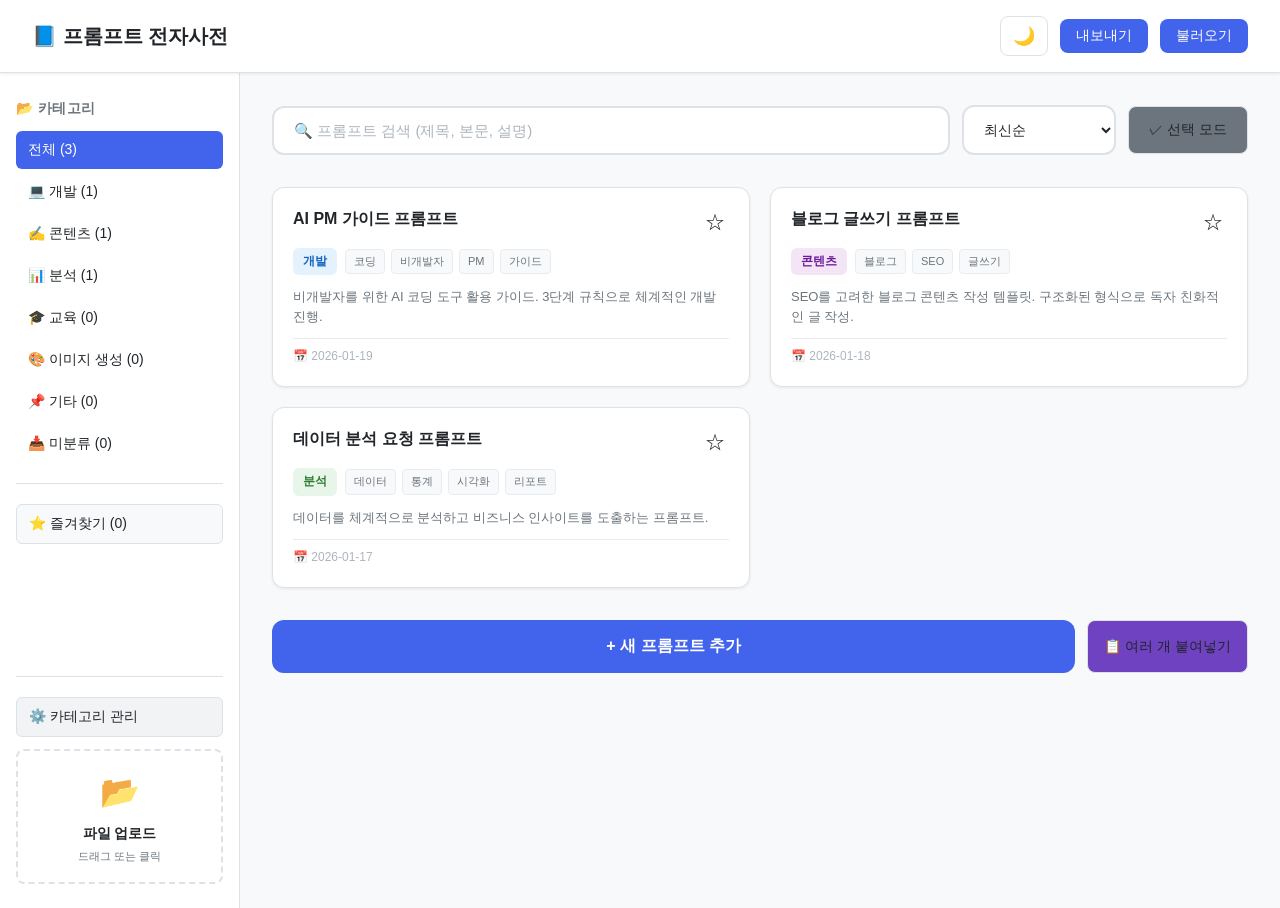
==== index.html @ 56343068 "fix: 선택 모드 버튼 상단 이동 + 사이드바 상하 분리 (T-208·T-209) D1 1회차(33건) 실사용에서 발견한 UI 마찰  - 선택 모드 버튼이 사이드바가 아니라 카드" ====
<!DOCTYPE html>
<html lang="ko">
<head>
    <meta charset="UTF-8">
    <meta name="viewport" content="width=device-width, initial-scale=1.0">
    <title>프롬프트 전자사전</title>
    <link rel="stylesheet" href="css/style.css">
</head>
<body>
    <!-- ========================================
         T-115: 손상 복구 배너
         ★ 정상 렌더 경로 밖에 있어야 한다 — 초기화가 중단되어
           화면이 통째로 비어도 이것만은 조작할 수 있어야 한다.
    ======================================== -->
    <div id="recovery-banner" class="recovery-banner" style="display: none;">
        <div class="recovery-body"></div>
        <div class="recovery-actions">
            <button type="button" id="recovery-download-btn" class="recovery-btn recovery-btn-primary">
                ① 손상된 원본 내려받기
            </button>
            <button type="button" id="recovery-reset-btn" class="recovery-btn recovery-btn-danger">
                ② 초기화하고 다시 시작
            </button>
            <button type="button" id="recovery-close-btn" class="recovery-btn">닫기</button>
        </div>
    </div>

    <!-- ========================================
         Phase 1: 기본 구조 (Task 1.1 ~ 1.8 완료)
    ======================================== -->
    
    <!-- 1.4: 헤더 영역 -->
    <header id="header">
        <div class="header-left">
            <h1>📘 프롬프트 전자사전</h1>
        </div>
        <div class="header-right">
            <button id="theme-toggle">🌙</button>
            <button id="export-btn">내보내기</button>
            <button id="import-btn">불러오기</button>
            <input type="file" id="import-file" accept=".json" style="display: none;">
        </div>
    </header>

    <!-- 1.3: 전체 레이아웃 컨테이너 -->
    <div id="main-container">
        
        <!-- 1.5: 사이드바 영역 (카테고리 목록) -->
        <aside id="sidebar">
            <h3>📂 카테고리</h3>

            <!-- T-209: 카테고리 목록만 스크롤한다. 카테고리가 늘어나도
                 아래 고정 영역이 밀리지 않는다.
                 ★ 즐겨찾기는 여기 남긴다 — 카테고리와 같은 "필터"다.
                   아래 고정 영역은 "동작"(관리 모달·업로드)만 둔다. -->
            <div id="sidebar-scroll">
            <ul id="category-list">
                <li><button class="category-btn active" data-category="all">전체</button></li>
                <li><button class="category-btn" data-category="개발">💻 개발</button></li>
                <li><button class="category-btn" data-category="콘텐츠">✍️ 콘텐츠</button></li>
                <li><button class="category-btn" data-category="분석">📊 분석</button></li>
                <li><button class="category-btn" data-category="교육">🎓 교육</button></li>
                <li><button class="category-btn" data-category="기타">📌 기타</button></li>
            </ul>
            
            <hr class="sidebar-divider">

            <button class="category-btn" id="favorites-btn">⭐ 즐겨찾기</button>
            </div><!-- /sidebar-scroll -->

            <!-- T-209: 고정 영역 -->
            <div id="sidebar-fixed">
            <hr class="sidebar-divider">

            <button class="category-btn" id="manage-categories-btn" style="background-color: var(--bg-hover); border: 1px solid var(--border-color);">⚙️ 카테고리 관리</button>
            
            <!-- 파일 업로드 영역 -->
            <div id="upload-area" class="upload-area-sidebar">
                <div class="upload-icon-small">📂</div>
                <span>파일 업로드</span>
                <small>드래그 또는 클릭</small>
                <input type="file" id="upload-file-input" accept=".json,.csv,.txt" style="display: none;">
            </div>
            </div><!-- /sidebar-fixed -->
        </aside>

        <!-- 1.6: 메인 콘텐츠 영역 -->
        <main id="content-area">
            
            <!-- 1.7: 검색창 및 정렬 -->
            <div id="search-container">
                <input 
                    type="text" 
                    id="search-input" 
                    placeholder="🔍 프롬프트 검색 (제목, 본문, 설명)"
                >
                <select id="sort-select">
                    <option value="newest">최신순</option>
                    <option value="oldest">오래된순</option>
                    <option value="name-asc">이름순 (가나다)</option>
                    <option value="name-desc">이름순 (하바파)</option>
                    <option value="category">카테고리순</option>
                </select>
                <!-- T-208: 목록을 조작하는 기능이므로 목록 위에 둔다.
                     카드 그리드 아래에 있으면 33장을 지나쳐야 닿았다.
                     ★ id 는 그대로 — T-113 위임과 T-105 핸들러가 이 id 를 쓴다. -->
                <button id="toggle-selection-mode-btn" class="toolbar-btn">✓ 선택 모드</button>
            </div>

            <!-- 최근 검색어 -->
            <div id="search-history-container" style="display: none;">
                <div id="search-history-label">최근 검색어:</div>
                <div id="search-history-list"></div>
            </div>

            <!-- 일괄 삭제 컨트롤 -->
            <div id="bulk-actions-bar" style="display: none;">
                <div style="display: flex; align-items: center; gap: 12px; flex-wrap: wrap;">
                    <button id="select-all-btn" class="btn-secondary">전체 선택</button>
                    <span id="selected-count">0개 선택됨</span>
                    <!-- T-105: 일괄 분류. 되돌릴 수 없는 "선택 삭제"와 떨어뜨려
                         왼쪽(일상 동작) 그룹에 둔다. -->
                    <span class="assign-category-group">
                        <select id="assign-category-select" class="assign-category-select"></select>
                        <button id="assign-category-btn" class="btn-secondary">카테고리 지정</button>
                    </span>
                </div>
                <div style="display: flex; gap: 8px;">
                    <button id="delete-selected-btn" class="btn-danger">선택 삭제</button>
                    <button id="cancel-selection-btn" class="btn-secondary">취소</button>
                </div>
            </div>

            <!-- 프롬프트 카드들이 표시될 영역 -->
            <div id="prompts-grid">
                <!-- JavaScript로 동적 생성됩니다 -->
            </div>

            <!-- 1.8: 새 프롬프트 추가 버튼 & 선택 모드 -->
            <div style="display: flex; gap: 12px;">
                <button id="add-prompt-btn" style="flex: 1;">+ 새 프롬프트 추가</button>
                <button id="bulk-paste-btn" style="flex: 0 0 auto; min-width: 150px; background-color: #6f42c1;">📋 여러 개 붙여넣기</button>
            </div>

        </main>
    </div>

    <!-- ========================================
         Phase 9: 상세 보기 모달 (Task 9.1 ~ 9.2)
    ======================================== -->
    
    <!-- 상세 보기 모달 배경 -->
    <div id="detail-modal-overlay" class="modal-overlay" style="display: none;">
        <!-- 상세 보기 모달 컨텐츠 -->
        <div id="detail-modal" class="modal-content detail-modal">
            <div class="modal-header">
                <h2 id="detail-title">프롬프트 상세</h2>
                <button class="close-btn" id="close-detail-modal">✕</button>
            </div>

            <div class="detail-body">
                <!-- 썸네일 이미지 -->
                <img id="detail-thumbnail" class="detail-thumbnail" style="display: none;" alt="썸네일">
                
                <!-- 메타 정보 -->
                <div class="detail-meta">
                    <span id="detail-category" class="category-badge"></span>
                    <div id="detail-tags" class="card-tags"></div>
                </div>

                <!-- 설명 -->
                <div id="detail-description" class="detail-description"></div>

                <!-- 프롬프트 본문 -->
                <div class="detail-content-wrapper">
                    <div class="detail-content-header">
                        <h3>프롬프트 본문</h3>
                        <button id="copy-btn" class="copy-btn">📋 복사하기</button>
                    </div>
                    <pre id="detail-content" class="detail-content"></pre>
                </div>

                <!-- 메모 -->
                <div id="detail-notes-wrapper" class="detail-notes-wrapper" style="display: none;">
                    <h3>💡 메모</h3>
                    <div id="detail-notes" class="detail-notes"></div>
                </div>

                <!-- 날짜 정보 & 액션 버튼 -->
                <div class="detail-footer">
                    <span id="detail-date" class="card-date"></span>
                    <div style="display: flex; gap: 8px;">
                        <button id="edit-prompt-btn" class="btn-submit" style="padding: 8px 16px; font-size: 13px;">✏️ 수정</button>
                        <button id="duplicate-prompt-btn" class="btn-submit" style="padding: 8px 16px; font-size: 13px; background-color: #28a745;">📋 복제</button>
                        <button id="delete-prompt-btn" class="btn-cancel" style="padding: 8px 16px; font-size: 13px; background-color: #dc3545; color: white; border: none;">🗑️ 삭제</button>
                    </div>
                </div>
            </div>
        </div>
    </div>

    <!-- ========================================
         T-104: 일괄 붙여넣기 모달
    ======================================== -->
    <div id="bulk-modal-overlay" class="modal-overlay" style="display: none;">
        <div id="bulk-modal" class="modal-content bulk-modal-content">
            <div class="modal-header">
                <h2>📋 여러 개 붙여넣기</h2>
                <button class="close-btn" id="close-bulk-modal">✕</button>
            </div>

            <div style="padding: 24px;">
                <!-- 붙여넣기 -->
                <div class="form-group">
                    <label for="bulk-text">텍스트 붙여넣기</label>
                    <textarea
                        id="bulk-text"
                        rows="8"
                        placeholder="메모장 · 카톡 · LLM 대화기록에서 복사한 텍스트를 그대로 붙여넣으세요."
                    ></textarea>
                    <small>본문은 원문 그대로 저장됩니다. 앞뒤 공백만 다듬습니다.</small>
                </div>

                <!-- 구분자 -->
                <div class="form-group">
                    <label>구분자</label>
                    <div id="bulk-delimiter-group" class="bulk-delimiters">
                        <label class="bulk-delimiter-option">
                            <input type="radio" name="bulk-delimiter" value="blank2" checked>
                            <span>빈 줄 2개</span>
                            <span class="bulk-count" data-count-for="blank2">(0개)</span>
                        </label>
                        <label class="bulk-delimiter-option">
                            <input type="radio" name="bulk-delimiter" value="dashes">
                            <span>---</span>
                            <span class="bulk-count" data-count-for="dashes">(0개)</span>
                        </label>
                        <label class="bulk-delimiter-option">
                            <input type="radio" name="bulk-delimiter" value="equals">
                            <span>===</span>
                            <span class="bulk-count" data-count-for="equals">(0개)</span>
                        </label>
                        <label class="bulk-delimiter-option">
                            <input type="radio" name="bulk-delimiter" value="custom">
                            <span>직접 입력</span>
                            <input
                                type="text"
                                id="bulk-custom-delimiter"
                                class="bulk-custom-input"
                                placeholder="예: ===PROMPT==="
                            >
                            <span class="bulk-count" data-count-for="custom">(—)</span>
                        </label>
                        <label class="bulk-delimiter-option">
                            <input type="radio" name="bulk-delimiter" value="none">
                            <span>나누지 않음</span>
                            <span class="bulk-count" data-count-for="none">(0개)</span>
                        </label>
                    </div>
                    <small>모든 옵션의 개수가 함께 보입니다. 숫자가 이상하면 다른 구분자를 골라보세요.</small>
                </div>

                <!-- 조각이 너무 많을 때 경고 (막지 않는다) -->
                <div id="bulk-warning" class="bulk-warning" style="display: none;"></div>

                <hr style="margin: 20px 0; border: none; border-top: 1px solid var(--border-light);">

                <!-- 툴바 -->
                <div class="bulk-toolbar">
                    <span id="bulk-summary" class="bulk-summary">붙여넣은 텍스트가 없습니다</span>
                    <span id="bulk-session-count" class="bulk-session-count" style="display: none;"></span>
                    <div class="bulk-toolbar-actions">
                        <button type="button" id="bulk-select-all" class="btn-cancel bulk-mini-btn">전체 선택</button>
                        <button type="button" id="bulk-select-none" class="btn-cancel bulk-mini-btn">전체 해제</button>
                        <label class="bulk-category-label">
                            카테고리
                            <select id="bulk-category" class="bulk-category-select"></select>
                        </label>
                    <button type="button" id="ai-organize-btn" class="btn-cancel" disabled
                            title="P4에서 연결됩니다. 제목·카테고리·태그를 자동으로 제안합니다. 본문은 수정하지 않습니다.">
                        ✨ AI 자동정리 (P4)
                    </button>
                    </div>
                </div>

                <!-- 미리보기 목록 (T-104c에서 채운다) -->
                <div id="bulk-preview-list" class="bulk-preview-list"></div>

                <div class="modal-actions">
                    <button type="button" class="btn-cancel" id="bulk-cancel-btn">
                        취소
                    </button>
                    <button type="button" class="btn-submit" id="bulk-submit-btn" disabled>
                        등록
                    </button>
                </div>
            </div>
        </div>
    </div>

    <!-- ========================================
         카테고리 관리 모달
    ======================================== -->
    <div id="category-modal-overlay" class="modal-overlay" style="display: none;">
        <div id="category-modal" class="modal-content">
            <div class="modal-header">
                <h2>⚙️ 카테고리 관리</h2>
                <button class="close-btn" id="close-category-modal">✕</button>
            </div>

            <div style="padding: 24px;">
                <!-- 카테고리 추가 -->
                <div class="form-group">
                    <label>새 카테고리 추가</label>
                    <div style="display: flex; gap: 8px;">
                        <input 
                            type="text" 
                            id="new-category-emoji" 
                            placeholder="이모지"
                            style="width: 80px;"
                            maxlength="2"
                        >
                        <input 
                            type="text" 
                            id="new-category-name" 
                            placeholder="카테고리 이름"
                            style="flex: 1;"
                        >
                        <button id="add-category-btn" class="btn-submit" style="padding: 10px 20px;">추가</button>
                    </div>
                    <small>예시: 이모지에 "📢", 이름에 "마케팅"</small>
                </div>

                <hr style="margin: 24px 0; border: none; border-top: 1px solid var(--border-light);">

                <!-- 기존 카테고리 목록 -->
                <div class="form-group">
                    <label>기존 카테고리 (모두 수정/삭제 가능)</label>
                    <div id="category-list-manage" style="display: flex; flex-direction: column; gap: 8px;">
                        <!-- JavaScript로 동적 생성 -->
                    </div>
                </div>

                <!-- 안내 메시지 -->
                <div style="margin-top: 20px; padding: 12px; background-color: var(--bg-secondary); border-radius: 8px; border-left: 3px solid var(--accent-primary);">
                    <small style="color: var(--text-secondary);">
                        💡 <strong>참고:</strong><br>
                        • 수정/삭제 시 확인 메시지가 표시됩니다<br>
                        • 카테고리 삭제 시 해당 프롬프트는 "기타"로 이동됩니다<br>
                        • 카테고리 수정 시 모든 프롬프트에 자동 반영됩니다
                    </small>
                </div>
            </div>
        </div>
    </div>

    <!-- ========================================
         Phase 10: 토스트 메시지 (Task 10.4)
    ======================================== -->
    <div id="toast" class="toast">복사 완료! ✅</div>

    <!-- ========================================
         Phase 4: 프롬프트 추가 모달 (Task 4.1 ~ 4.2)
    ======================================== -->
    
    <!-- 모달 배경 (딤 처리) -->
    <div id="modal-overlay" class="modal-overlay" style="display: none;">
        <!-- 모달 컨텐츠 -->
        <div id="add-modal" class="modal-content">
            <div class="modal-header">
                <h2 id="modal-title">✨ 새 프롬프트 추가</h2>
                <button class="close-btn" id="close-modal">✕</button>
            </div>

            <form id="prompt-form">
                <!-- 숨겨진 필드: 편집 모드인지, 프롬프트 ID -->
                <input type="hidden" id="editing-prompt-id" value="">
                
                <!-- ========================================
                     T-102: 빠른 등록 모드
                     제목·본문만 노출하고 나머지는 '자세히' 안으로 접는다.
                     150개를 넣는 동안 매번 카테고리·태그를 결정하지 않아도 된다.
                     ※ 접힌 영역에는 required 를 두지 않는다 —
                       안 보이는 required 는 브라우저가 제출을 막으면서
                       어디가 문제인지 보여주지 못한다.
                ======================================== -->

                <!-- 제목 (선택 — 비우면 본문에서 자동 생성) -->
                <div class="form-group">
                    <label for="prompt-title">
                        제목 <span class="optional">(선택 — 비우면 자동 생성)</span>
                    </label>
                    <input
                        type="text"
                        id="prompt-title"
                        placeholder="예: AI 코딩 가이드 프롬프트"
                    >
                </div>

                <!-- 프롬프트 본문 (필수) -->
                <div class="form-group">
                    <label for="prompt-content">
                        프롬프트 본문 <span class="required">*</span>
                    </label>
                    <textarea
                        id="prompt-content"
                        rows="10"
                        placeholder="실제 사용할 프롬프트 전체 내용을 입력하세요..."
                        required
                    ></textarea>
                </div>

                <!-- 자세히 토글 -->
                <button
                    type="button"
                    id="toggle-advanced-btn"
                    aria-expanded="false"
                    aria-controls="advanced-fields"
                    style="width: 100%; margin-bottom: 16px; padding: 10px; background: none; border: 1px dashed var(--border-color); border-radius: 8px; color: var(--text-secondary); font-size: 13px; cursor: pointer;"
                >
                    ▸ 자세히 (카테고리 · 태그 · 설명 · 메모)
                </button>

                <!-- 접히는 영역 -->
                <div id="advanced-fields" style="display: none;">

                <!-- 카테고리 (선택 — 미선택 시 미분류) -->
                <div class="form-group">
                    <label for="prompt-category">
                        카테고리 <span class="optional">(선택 — 미지정 시 미분류)</span>
                    </label>
                    <select id="prompt-category">
                        <option value="">선택하세요</option>
                        <option value="개발">💻 개발</option>
                        <option value="콘텐츠">✍️ 콘텐츠</option>
                        <option value="분석">📊 분석</option>
                        <option value="교육">🎓 교육</option>
                        <option value="기타">📌 기타</option>
                    </select>
                </div>

                <!-- 태그 (선택) -->
                <div class="form-group">
                    <label for="prompt-tags">
                        태그 <span class="optional">(선택)</span>
                    </label>
                    <div style="position: relative;">
                        <input
                            type="text"
                            id="prompt-tags"
                            placeholder="쉼표로 구분하세요. 예: 코딩, PM, 가이드"
                            autocomplete="off"
                        >
                        <!-- 자동완성 제안 목록 -->
                        <div id="tag-suggestions" class="tag-suggestions" style="display: none;"></div>
                    </div>
                    <small>여러 개의 태그를 쉼표(,)로 구분해서 입력하세요</small>
                </div>

                <!-- 설명 (선택) -->
                <div class="form-group">
                    <label for="prompt-description">
                        설명 <span class="optional">(선택)</span>
                    </label>
                    <textarea
                        id="prompt-description"
                        rows="3"
                        placeholder="이 프롬프트를 어떤 상황에 사용하는지 간단히 설명해주세요"
                    ></textarea>
                </div>

                <!-- 메모 (선택) -->
                <div class="form-group">
                    <label for="prompt-notes">
                        💡 메모 <span class="optional">(선택)</span>
                    </label>
                    <textarea
                        id="prompt-notes"
                        rows="5"
                        placeholder="사용 팁, 주의사항, 개선 아이디어 등을 자유롭게 메모하세요..."
                    ></textarea>
                    <small>예: "이 프롬프트는 GPT-4에 최적화됨", "변수 {name}을 실제 이름으로 교체 필요"</small>
                </div>

                <!-- 썸네일 이미지 (선택, 특정 카테고리만) -->
                <div class="form-group" id="thumbnail-upload-section" style="display: none;">
                    <label>
                        썸네일 이미지 <span class="optional">(선택)</span>
                    </label>
                    <div class="thumbnail-upload-container">
                        <!-- 업로드 방법 선택 -->
                        <div class="upload-method-tabs">
                            <button type="button" class="upload-tab active" data-method="file">📁 파일 업로드</button>
                            <button type="button" class="upload-tab" data-method="url">🔗 URL 입력</button>
                        </div>

                        <!-- 파일 업로드 -->
                        <div id="file-upload-method" class="upload-method-content">
                            <input type="file" id="thumbnail-file-input" accept="image/*" style="display: none;">
                            <button type="button" id="thumbnail-file-btn" class="btn-secondary" style="width: 100%;">
                                📤 이미지 파일 선택
                            </button>
                            <small>JPG, PNG, GIF, WebP 지원 (최대 2MB 권장)</small>
                        </div>

                        <!-- URL 입력 -->
                        <div id="url-upload-method" class="upload-method-content" style="display: none;">
                            <input
                                type="text"
                                id="thumbnail-url-input"
                                placeholder="https://example.com/image.jpg"
                            >
                            <button type="button" id="thumbnail-url-btn" class="btn-secondary" style="width: 100%; margin-top: 8px;">
                                ✓ URL에서 불러오기
                            </button>
                            <small>이미지 URL을 입력하고 '불러오기' 버튼을 클릭하세요</small>
                        </div>

                        <!-- 미리보기 -->
                        <div id="thumbnail-preview" style="display: none;">
                            <div class="thumbnail-preview-label">미리보기:</div>
                            <div class="thumbnail-preview-wrapper">
                                <img id="thumbnail-preview-img" src="" alt="썸네일 미리보기">
                                <button type="button" id="thumbnail-remove-btn" class="thumbnail-remove-btn">✕</button>
                            </div>
                        </div>
                    </div>
                </div>

                </div>
                <!-- /advanced-fields -->

                <!-- 버튼들 -->
                <div class="modal-actions">
                    <button type="button" class="btn-cancel" id="cancel-btn">
                        취소
                    </button>
                    <button type="submit" class="btn-submit">
                        💾 저장하기
                    </button>
                </div>
            </form>
        </div>
    </div>

    <!-- ========================================
         Phase 3: JavaScript 데이터 구조 (Task 3.1 ~ 3.7 완료)
    ======================================== -->
    <script>
        // 3.1: JavaScript 시작
        console.log('프롬프트 전자사전 실행 중...');

        // 3.2: 프롬프트 데이터 객체 구조 정의
        /*
         * 각 프롬프트의 구조:
         * {
         *   id: 고유 ID (숫자),
         *   title: 제목 (문자열),
         *   content: 본문 (문자열),
         *   category: 카테고리 (문자열),
         *   tags: 태그 배열 (배열),
         *   description: 설명 (문자열),
         *   createdAt: 작성일 (ISO 문자열),
         *   isFavorite: 즐겨찾기 여부 (불린)
         * }
         */

        console.log('Phase 6~8 완료 ✅ - 검색 및 필터 기능 완성');

        console.log('Phase 9~10 완료 ✅ - 상세 보기 및 복사 기능 완성');

        console.log('Phase 11~15 완료 ✅ - 모든 기능 완성!');

        console.log('카테고리 관리 기능 완료 ✅');

        console.log('프롬프트 수정 기능 완료 ✅');

        console.log('프롬프트 삭제 기능 완료 ✅');

        console.log('태그 자동완성 기능 완료 ✅');

        console.log('프롬프트 복제 기능 완료 ✅');

        console.log('검색 기록 기능 완료 ✅');

        console.log('일괄 삭제 기능 완료 ✅');

        console.log('이미지 썸네일 기능 완료 ✅');

        console.log('파일 업로드 기능 완료 ✅');

        console.log('Phase 4 완료 ✅ - 프롬프트 추가 기능 완성');
        console.log('Phase 5 완료 ✅ - 프롬프트 목록 표시 기능 완성');
    </script>

    <script src="js/config.js"></script>
    <script src="js/ui.js"></script>
    <script src="js/storage.js"></script>
    <script src="js/categories.js"></script>
    <script src="js/prompts.js"></script>
    <script src="js/tags.js"></script>
    <script src="js/search-history.js"></script>
    <script src="js/selection.js"></script>
    <script src="js/thumbnail.js"></script>
    <script src="js/import.js"></script>
    <script src="js/bulk.js"></script>
    <script src="js/main.js"></script>

</body>
</html>
---- css/style.css ----
/* ========================================
           Phase 2: 스타일링 (Task 2.1 ~ 2.8 완료)
        ======================================== */
        
        /* 2.1: CSS 리셋 및 전역 스타일 */
        * {
            margin: 0;
            padding: 0;
            box-sizing: border-box;
        }
        
        /* 2.2: 컬러 변수 정의 (라이트 모드) */
        :root {
            /* 메인 컬러 */
            --bg-primary: #ffffff;
            --bg-secondary: #f8f9fa;
            --bg-hover: #f1f3f5;
            
            /* 텍스트 컬러 */
            --text-primary: #212529;
            --text-secondary: #6c757d;
            --text-muted: #adb5bd;
            
            /* 포인트 컬러 (파란색) */
            --accent-primary: #4263eb;
            --accent-hover: #3b5bdb;
            
            /* 테두리 */
            --border-color: #dee2e6;
            --border-light: #e9ecef;
            
            /* 그림자 */
            --shadow-sm: 0 1px 3px rgba(0, 0, 0, 0.08);
            --shadow-md: 0 4px 6px rgba(0, 0, 0, 0.1);
            --shadow-lg: 0 10px 25px rgba(0, 0, 0, 0.15);
        }

        /* Phase 12: 다크모드 컬러 변수 */
        body.dark-mode {
            /* 메인 컬러 */
            --bg-primary: #1e1e1e;
            --bg-secondary: #2d2d2d;
            --bg-hover: #3a3a3a;
            
            /* 텍스트 컬러 */
            --text-primary: #e4e4e4;
            --text-secondary: #a0a0a0;
            --text-muted: #6e6e6e;
            
            /* 포인트 컬러 */
            --accent-primary: #5b7eff;
            --accent-hover: #4a6ad9;
            
            /* 테두리 */
            --border-color: #3a3a3a;
            --border-light: #2d2d2d;
            
            /* 그림자 */
            --shadow-sm: 0 1px 3px rgba(0, 0, 0, 0.3);
            --shadow-md: 0 4px 6px rgba(0, 0, 0, 0.4);
            --shadow-lg: 0 10px 25px rgba(0, 0, 0, 0.6);
        }
        
        body {
            font-family: -apple-system, BlinkMacSystemFont, 'Segoe UI', 'Noto Sans KR', sans-serif;
            background-color: var(--bg-secondary);
            color: var(--text-primary);
            line-height: 1.6;
        }

        /* 2.3: 헤더 스타일링 */
        #header {
            background-color: var(--bg-primary);
            border-bottom: 1px solid var(--border-color);
            padding: 16px 32px;
            display: flex;
            justify-content: space-between;
            align-items: center;
            position: sticky;
            top: 0;
            z-index: 100;
            box-shadow: var(--shadow-sm);
        }

        #header h1 {
            font-size: 20px;
            font-weight: 600;
            color: var(--text-primary);
        }

        .header-right {
            display: flex;
            gap: 12px;
            align-items: center;
        }

        /* 2.7: 버튼 공통 스타일 */
        button {
            background-color: var(--bg-primary);
            border: 1px solid var(--border-color);
            padding: 8px 16px;
            border-radius: 8px;
            font-size: 14px;
            font-weight: 500;
            cursor: pointer;
            transition: all 0.2s ease;
            color: var(--text-primary);
        }

        button:hover {
            background-color: var(--bg-hover);
            border-color: var(--accent-primary);
        }

        #theme-toggle {
            font-size: 18px;
            padding: 8px 12px;
        }

        #export-btn, #import-btn {
            background-color: var(--accent-primary);
            color: white;
            border: none;
        }

        #export-btn:hover, #import-btn:hover {
            background-color: var(--accent-hover);
        }

        /* 메인 컨테이너 레이아웃 */
        #main-container {
            display: flex;
            min-height: calc(100vh - 65px);
        }

        /* 2.4: 사이드바 스타일링 */
        #sidebar {
            width: 240px;
            background-color: var(--bg-primary);
            border-right: 1px solid var(--border-color);
            padding: 24px 16px;
            position: sticky;
            top: 65px;
            height: calc(100vh - 65px);
            /* T-209: 사이드바 전체가 아니라 목록만 스크롤한다 */
            display: flex;
            flex-direction: column;
            overflow: hidden;
        }

        /* T-209: 카테고리 목록 + 즐겨찾기 — 여기만 스크롤 */
        #sidebar-scroll {
            flex: 1 1 auto;
            overflow-y: auto;
            /* ★ flex 자식의 기본 min-height 는 auto 라, 이게 없으면
               내용이 길어질 때 줄어들지 않고 아래 고정 영역을 밀어낸다 */
            min-height: 0;
        }

        /* T-209: 카테고리 관리 · 파일 업로드 — 항상 보인다 */
        #sidebar-fixed {
            flex: 0 0 auto;
        }

        .sidebar-divider {
            margin: 20px 0;
            border: none;
            /* 기존 하드코딩 #e0e0e0 은 다크모드에서 밝은 선으로 남았다 */
            border-top: 1px solid var(--border-color);
        }

        #sidebar h3 {
            font-size: 14px;
            font-weight: 600;
            color: var(--text-secondary);
            margin-bottom: 12px;
            text-transform: uppercase;
            letter-spacing: 0.5px;
        }

        #category-list {
            list-style: none;
        }

        #category-list li {
            margin-bottom: 4px;
        }

        .category-btn {
            width: 100%;
            text-align: left;
            padding: 10px 12px;
            border: none;
            background-color: transparent;
            border-radius: 6px;
            font-size: 14px;
            transition: all 0.2s;
        }

        .category-btn:hover {
            background-color: var(--bg-hover);
        }

        .category-btn.active {
            background-color: var(--accent-primary);
            color: white;
        }

        #favorites-btn {
            width: 100%;
            text-align: left;
            padding: 10px 12px;
            border: 1px solid var(--border-color);
            background-color: var(--bg-secondary);
            border-radius: 6px;
        }

        #favorites-btn:hover {
            background-color: var(--bg-hover);
        }

        /* 2.5: 메인 콘텐츠 영역 스타일링 */
        #content-area {
            flex: 1;
            padding: 32px;
            max-width: 1400px;
            margin: 0 auto;
            width: 100%;
        }

        /* 2.6: 검색창 스타일링 */
        #search-container {
            margin-bottom: 32px;
            display: flex;
            gap: 12px;
            align-items: center;
            flex-wrap: wrap;
        }

        /* T-208: 검색 줄에 놓이는 목록 조작 버튼 */
        .toolbar-btn {
            flex: 0 0 auto;
            min-width: 120px;
            padding: 14px 18px;
            background-color: #6c757d;
            white-space: nowrap;
        }

        /* 선택 모드가 켜져 있음을 버튼 자체로도 알린다 */
        .toolbar-btn.active {
            background-color: var(--accent-primary);
        }

        #search-input {
            flex: 1;
            padding: 14px 20px;
            font-size: 15px;
            border: 2px solid var(--border-color);
            border-radius: 12px;
            background-color: var(--bg-primary);
            color: var(--text-primary);
            transition: all 0.2s;
        }

        #search-input::placeholder {
            color: var(--text-muted);
        }

        #search-input:focus {
            outline: none;
            border-color: var(--accent-primary);
            box-shadow: 0 0 0 3px rgba(66, 99, 235, 0.1);
        }

        #sort-select {
            padding: 14px 16px;
            font-size: 14px;
            font-weight: 500;
            border: 2px solid var(--border-color);
            border-radius: 12px;
            background-color: var(--bg-primary);
            color: var(--text-primary);
            cursor: pointer;
            transition: all 0.2s;
            min-width: 150px;
        }

        #sort-select:hover {
            border-color: var(--accent-primary);
        }

        #sort-select:focus {
            outline: none;
            border-color: var(--accent-primary);
            box-shadow: 0 0 0 3px rgba(66, 99, 235, 0.1);
        }

        /* 검색 기록 */
        #search-history-container {
            margin-bottom: 20px;
            padding: 12px 16px;
            background-color: var(--bg-secondary);
            border-radius: 8px;
            border: 1px solid var(--border-light);
        }

        #search-history-label {
            font-size: 12px;
            color: var(--text-secondary);
            margin-bottom: 8px;
            font-weight: 500;
        }

        #search-history-list {
            display: flex;
            flex-wrap: wrap;
            gap: 8px;
        }

        .search-history-item {
            padding: 6px 12px;
            background-color: var(--bg-primary);
            border: 1px solid var(--border-color);
            border-radius: 6px;
            font-size: 13px;
            color: var(--text-primary);
            cursor: pointer;
            transition: all 0.2s;
            display: inline-flex;
            align-items: center;
            gap: 6px;
        }

        .search-history-item:hover {
            background-color: var(--bg-hover);
            border-color: var(--accent-primary);
        }

        .search-history-item .remove-btn {
            color: var(--text-muted);
            font-size: 14px;
            font-weight: bold;
            line-height: 1;
            cursor: pointer;
        }

        .search-history-item .remove-btn:hover {
            color: var(--accent-primary);
        }

        /* 2.8: 카드 레이아웃 디자인 (그리드) */
        #prompts-grid {
            display: grid;
            grid-template-columns: repeat(auto-fill, minmax(320px, 1fr));
            gap: 20px;
            margin-bottom: 32px;
        }

        /* ========================================
           Phase 5: 카드 상세 스타일 (Task 5.2 ~ 5.4)
        ======================================== */
        
        .prompt-card {
            background-color: var(--bg-primary);
            border: 1px solid var(--border-color);
            border-radius: 12px;
            padding: 20px;
            cursor: pointer;
            transition: all 0.2s ease;
            box-shadow: var(--shadow-sm);
            display: flex;
            flex-direction: column;
            gap: 12px;
            position: relative;
        }

        .prompt-card:hover {
            transform: translateY(-2px);
            box-shadow: var(--shadow-md);
            border-color: var(--accent-primary);
        }

        /* 카드 헤더 (제목 + 즐겨찾기) */
        .card-header {
            display: flex;
            justify-content: space-between;
            align-items: flex-start;
            gap: 12px;
        }

        .card-title {
            font-size: 16px;
            font-weight: 600;
            color: var(--text-primary);
            line-height: 1.4;
            flex: 1;
        }

        .favorite-btn {
            background: none;
            border: none;
            font-size: 20px;
            cursor: pointer;
            padding: 0;
            width: 28px;
            height: 28px;
            display: flex;
            align-items: center;
            justify-content: center;
            border-radius: 6px;
            transition: all 0.2s;
        }

        .favorite-btn:hover {
            background-color: var(--bg-hover);
        }

        .favorite-btn.active {
            filter: none;
        }

        /* 카테고리 뱃지 (컬러별 구분) */
        .card-meta {
            display: flex;
            gap: 8px;
            flex-wrap: wrap;
            align-items: center;
        }

        .category-badge {
            padding: 4px 10px;
            border-radius: 6px;
            font-size: 12px;
            font-weight: 600;
            display: inline-flex;
            align-items: center;
            gap: 4px;
        }

        .category-badge.개발 {
            background-color: #e3f2fd;
            color: #1565c0;
        }

        .category-badge.콘텐츠 {
            background-color: #f3e5f5;
            color: #6a1b9a;
        }

        .category-badge.분석 {
            background-color: #e8f5e9;
            color: #2e7d32;
        }

        .category-badge.교육 {
            background-color: #fff3e0;
            color: #e65100;
        }

        .category-badge.기타 {
            background-color: #f5f5f5;
            color: #616161;
        }



        /* T-105: 일괄 분류 컨트롤 */
        .assign-category-group {
            display: inline-flex;
            align-items: center;
            gap: 6px;
        }

        .assign-category-select {
            width: auto;
            padding: 6px 10px;
            font-size: 13px;
        }


        /* ========================================
           T-115: 손상 복구 배너
        ======================================== */
        .recovery-banner {
            position: fixed;
            top: 0;
            left: 0;
            right: 0;
            z-index: 3000;
            padding: 16px 20px;
            background-color: #fff3e0;
            color: #5d2f00;
            border-bottom: 2px solid #e65100;
            box-shadow: 0 2px 12px rgba(0, 0, 0, 0.15);
            font-size: 14px;
            line-height: 1.6;
        }

        .recovery-title {
            font-size: 15px;
            font-weight: 700;
            margin-bottom: 4px;
        }

        .recovery-detail {
            font-size: 13px;
        }

        .recovery-keys {
            margin: 8px 0;
            padding-left: 20px;
            font-size: 13px;
        }

        .recovery-keys code {
            font-size: 12px;
            opacity: 0.75;
        }

        .recovery-steps {
            margin-top: 6px;
            font-size: 13px;
            font-weight: 600;
        }

        .recovery-actions {
            display: flex;
            gap: 8px;
            flex-wrap: wrap;
            margin-top: 12px;
        }

        .recovery-btn {
            padding: 8px 16px;
            font-size: 13px;
            font-weight: 600;
            border-radius: 8px;
            border: 1px solid #e65100;
            background-color: #ffffff;
            color: #5d2f00;
            cursor: pointer;
        }

        .recovery-btn-primary {
            background-color: #e65100;
            color: #ffffff;
        }

        .recovery-btn-danger {
            background-color: #ffffff;
            color: #b71c1c;
            border-color: #b71c1c;
        }

        /* ========================================
           T-104: 일괄 붙여넣기 모달
        ======================================== */
        .bulk-modal-content {
            max-width: 780px;
        }

        .bulk-delimiters {
            display: flex;
            flex-wrap: wrap;
            gap: 8px 16px;
            padding: 12px;
            background-color: var(--bg-secondary);
            border: 1px solid var(--border-color);
            border-radius: 8px;
        }

        .bulk-delimiter-option {
            display: inline-flex;
            align-items: center;
            gap: 6px;
            font-size: 14px;
            font-weight: 500;
            cursor: pointer;
            margin: 0;
        }

        .bulk-delimiter-option input[type="radio"] {
            width: auto;
            margin: 0;
            cursor: pointer;
        }

        .bulk-custom-input {
            width: 150px;
            padding: 4px 8px;
            font-size: 13px;
        }

        .bulk-count {
            color: var(--text-secondary);
            font-variant-numeric: tabular-nums;
        }

        /* 선택된 구분자의 개수를 강조 — 무엇이 등록될지 한눈에 */
        .bulk-delimiter-option.selected .bulk-count {
            color: var(--accent-primary);
            font-weight: 700;
        }

        .bulk-warning {
            margin-top: 12px;
            padding: 12px 14px;
            border-radius: 8px;
            font-size: 13px;
            line-height: 1.6;
            background-color: #fff3e0;
            color: #e65100;
            border: 1px solid #ffcc80;
            white-space: pre-line;
        }

        .bulk-toolbar {
            display: flex;
            align-items: center;
            justify-content: space-between;
            gap: 12px;
            flex-wrap: wrap;
            margin-bottom: 12px;
        }

        .bulk-summary {
            font-size: 14px;
            font-weight: 600;
            color: var(--text-primary);
        }

        .bulk-preview-list {
            display: flex;
            flex-direction: column;
            gap: 8px;
            /* ★ 목록만 스크롤한다. 150행이면 모달 전체가 13,000px 가 되어
               구분자와 등록 버튼이 화면 밖으로 밀려난다. */
            max-height: 46vh;
            overflow-y: auto;
        }

        .bulk-toolbar-actions {
            display: flex;
            align-items: center;
            gap: 8px;
            flex-wrap: wrap;
        }

        .bulk-mini-btn {
            padding: 6px 12px;
            font-size: 12px;
        }

        .bulk-session-count {
            font-size: 12px;
            font-weight: 600;
            color: var(--accent-primary);
        }

        .bulk-category-label {
            display: inline-flex;
            align-items: center;
            gap: 6px;
            margin: 0;
            font-size: 12px;
            font-weight: 500;
            color: var(--text-secondary);
        }

        .bulk-category-select {
            width: auto;
            padding: 6px 10px;
            font-size: 12px;
        }

        /* --- 미리보기 행 --- */
        .bulk-row {
            padding: 10px 12px;
            background-color: var(--bg-secondary);
            border: 1px solid var(--border-color);
            border-radius: 8px;
        }

        .bulk-row.unchecked {
            opacity: 0.55;
        }

        .bulk-row-main {
            display: flex;
            align-items: center;
            gap: 8px;
            flex-wrap: wrap;
        }

        .bulk-row-check {
            width: auto;
            margin: 0;
            flex: 0 0 auto;
            cursor: pointer;
        }

        .bulk-row-num {
            flex: 0 0 auto;
            min-width: 28px;
            font-size: 12px;
            font-weight: 700;
            color: var(--text-secondary);
            font-variant-numeric: tabular-nums;
        }

        .bulk-row-title {
            flex: 1 1 240px;
            min-width: 160px;
            padding: 6px 10px;
            font-size: 13px;
        }

        .bulk-row-len {
            flex: 0 0 auto;
            font-size: 12px;
            color: var(--text-secondary);
            font-variant-numeric: tabular-nums;
        }

        .bulk-row-expand {
            flex: 0 0 auto;
            padding: 4px 10px;
            font-size: 13px;
            background-color: var(--bg-hover);
            color: var(--text-primary);
            border: 1px solid var(--border-color);
            border-radius: 6px;
            cursor: pointer;
        }

        .bulk-row-peek {
            margin-top: 6px;
            padding-left: 36px;
            font-size: 12px;
            color: var(--text-secondary);
            white-space: nowrap;
            overflow: hidden;
            text-overflow: ellipsis;
        }

        .bulk-row-body {
            margin-top: 8px;
        }

        .bulk-row-textarea {
            width: 100%;
            font-size: 13px;
            font-family: inherit;
        }

        /* --- 경고 배지 --- */
        .bulk-badge {
            flex: 0 0 auto;
            padding: 2px 8px;
            border-radius: 10px;
            font-size: 11px;
            font-weight: 600;
            white-space: nowrap;
        }

        .bulk-badge-short {
            background-color: #fff3e0;
            color: #e65100;
        }

        .bulk-badge-long {
            background-color: #e3f2fd;
            color: #1565c0;
        }

        .bulk-badge-dupExisting {
            background-color: #fce4ec;
            color: #ad1457;
        }

        .bulk-badge-dupChunk {
            background-color: #f3e5f5;
            color: #6a1b9a;
        }

        /* 태그 스타일 (작은 칩 형태) */
        .card-tags {
            display: flex;
            gap: 6px;
            flex-wrap: wrap;
        }

        .tag-chip {
            padding: 3px 8px;
            background-color: var(--bg-secondary);
            border: 1px solid var(--border-light);
            border-radius: 4px;
            font-size: 11px;
            color: var(--text-secondary);
            transition: all 0.2s;
            cursor: pointer;
        }

        .tag-chip:hover {
            background-color: var(--accent-primary);
            color: white;
            border-color: var(--accent-primary);
            transform: translateY(-1px);
        }

        /* 카드 설명 */
        .card-description {
            font-size: 13px;
            color: var(--text-secondary);
            line-height: 1.5;
            display: -webkit-box;
            -webkit-line-clamp: 2;
            -webkit-box-orient: vertical;
            overflow: hidden;
        }

        /* 카드 푸터 (날짜) */
        .card-footer {
            display: flex;
            justify-content: space-between;
            align-items: center;
            padding-top: 8px;
            border-top: 1px solid var(--border-light);
        }

        .card-date {
            font-size: 12px;
            color: var(--text-muted);
        }

        /* 미리보기 툴팁 */
        /* 일괄 삭제 모드 */
        #bulk-actions-bar {
            display: flex;
            justify-content: space-between;
            align-items: center;
            padding: 12px 16px;
            background-color: var(--bg-secondary);
            border: 2px solid var(--accent-primary);
            border-radius: 8px;
            margin-bottom: 20px;
        }

        #selected-count {
            font-size: 14px;
            color: var(--text-secondary);
            font-weight: 500;
        }

        .btn-secondary {
            padding: 8px 16px;
            font-size: 14px;
            font-weight: 500;
            background-color: var(--bg-primary);
            color: var(--text-primary);
            border: 2px solid var(--border-color);
            border-radius: 8px;
            cursor: pointer;
            transition: all 0.2s;
        }

        .btn-secondary:hover {
            background-color: var(--bg-hover);
            border-color: var(--accent-primary);
        }

        .btn-danger {
            padding: 8px 16px;
            font-size: 14px;
            font-weight: 500;
            background-color: #dc3545;
            color: white;
            border: none;
            border-radius: 8px;
            cursor: pointer;
            transition: all 0.2s;
        }

        .btn-danger:hover {
            background-color: #c82333;
        }

        .prompt-checkbox {
            position: absolute;
            top: 16px;
            left: 16px;
            width: 24px;
            height: 24px;
            cursor: pointer;
            z-index: 10;
            accent-color: var(--accent-primary);
        }

        .prompt-card.selection-mode {
            padding-left: 50px;
        }

        .prompt-card.selected {
            border-color: var(--accent-primary);
            background-color: rgba(66, 99, 235, 0.05);
        }

        /* 이미지 썸네일 */
        .card-thumbnail {
            width: 100%;
            aspect-ratio: 16 / 9;
            object-fit: cover;
            border-radius: 8px;
            margin-bottom: 12px;
            background-color: var(--bg-secondary);
        }

        /* T-112: 허용되지 않은 스킴의 썸네일 자리표시자 */
        .card-thumbnail-blocked {
            display: flex;
            align-items: center;
            justify-content: center;
            font-size: 13px;
            color: var(--text-secondary);
            border: 1px dashed var(--border-color);
        }

        /* 썸네일 업로드 UI */
        .thumbnail-upload-container {
            padding: 16px;
            background-color: var(--bg-secondary);
            border-radius: 8px;
            border: 2px dashed var(--border-color);
        }

        .upload-method-tabs {
            display: flex;
            gap: 8px;
            margin-bottom: 16px;
        }

        .upload-tab {
            flex: 1;
            padding: 8px 16px;
            font-size: 13px;
            font-weight: 500;
            background-color: var(--bg-primary);
            color: var(--text-secondary);
            border: 2px solid var(--border-color);
            border-radius: 6px;
            cursor: pointer;
            transition: all 0.2s;
        }

        .upload-tab.active {
            background-color: var(--accent-primary);
            color: white;
            border-color: var(--accent-primary);
        }

        .upload-tab:hover:not(.active) {
            border-color: var(--accent-primary);
            color: var(--accent-primary);
        }

        .upload-method-content {
            margin-bottom: 12px;
        }

        .thumbnail-preview-label {
            font-size: 12px;
            font-weight: 600;
            color: var(--text-secondary);
            margin-bottom: 8px;
            margin-top: 16px;
        }

        .thumbnail-preview-wrapper {
            position: relative;
            display: inline-block;
            max-width: 100%;
        }

        #thumbnail-preview-img {
            max-width: 100%;
            max-height: 300px;
            border-radius: 8px;
            border: 2px solid var(--border-color);
            display: block;
        }

        .thumbnail-remove-btn {
            position: absolute;
            top: 8px;
            right: 8px;
            width: 32px;
            height: 32px;
            background-color: rgba(220, 53, 69, 0.9);
            color: white;
            border: none;
            border-radius: 50%;
            font-size: 18px;
            font-weight: bold;
            cursor: pointer;
            display: flex;
            align-items: center;
            justify-content: center;
            transition: all 0.2s;
        }

        .thumbnail-remove-btn:hover {
            background-color: #dc3545;
            transform: scale(1.1);
        }

        /* 상세보기 썸네일 */
        .detail-thumbnail {
            width: 100%;
            max-height: 400px;
            object-fit: contain;
            border-radius: 8px;
            margin-bottom: 20px;
            background-color: var(--bg-secondary);
        }

        /* 빈 상태 메시지 */
        .empty-state {
            text-align: center;
            padding: 60px 20px;
            color: var(--text-secondary);
        }

        .empty-state-icon {
            font-size: 48px;
            margin-bottom: 16px;
        }

        .empty-state h3 {
            font-size: 18px;
            font-weight: 600;
            color: var(--text-primary);
            margin-bottom: 8px;
        }

        .empty-state p {
            font-size: 14px;
            color: var(--text-secondary);
        }

        /* ========================================
           Phase 9: 상세 보기 모달 스타일 (Task 9.2)
        ======================================== */
        
        .detail-modal {
            max-width: 800px;
        }

        .detail-body {
            padding: 24px;
            display: flex;
            flex-direction: column;
            gap: 20px;
        }

        .detail-meta {
            display: flex;
            gap: 12px;
            flex-wrap: wrap;
            align-items: center;
        }

        .detail-description {
            font-size: 14px;
            color: var(--text-secondary);
            line-height: 1.6;
            padding: 16px;
            background-color: var(--bg-secondary);
            border-radius: 8px;
            border-left: 3px solid var(--accent-primary);
        }

        .detail-content-wrapper {
            display: flex;
            flex-direction: column;
            gap: 12px;
        }

        .detail-content-header {
            display: flex;
            justify-content: space-between;
            align-items: center;
        }

        .detail-content-header h3 {
            font-size: 16px;
            font-weight: 600;
            color: var(--text-primary);
        }

        /* Phase 10: 복사 버튼 스타일 (Task 10.2) */
        .copy-btn {
            padding: 8px 16px;
            background-color: var(--accent-primary);
            color: white;
            border: none;
            border-radius: 8px;
            font-size: 14px;
            font-weight: 600;
            cursor: pointer;
            transition: all 0.2s;
            display: flex;
            align-items: center;
            gap: 6px;
        }

        .copy-btn:hover {
            background-color: var(--accent-hover);
            transform: translateY(-1px);
            box-shadow: var(--shadow-md);
        }

        .detail-content {
            background-color: var(--bg-secondary);
            border: 1px solid var(--border-color);
            border-radius: 8px;
            padding: 20px;
            font-size: 14px;
            line-height: 1.6;
            color: var(--text-primary);
            white-space: pre-wrap;
            word-wrap: break-word;
            max-height: 400px;
            overflow-y: auto;
            font-family: 'Menlo', 'Monaco', 'Courier New', monospace;
        }

        /* 메모 섹션 */
        .detail-notes-wrapper {
            margin-top: 20px;
            padding: 16px;
            background-color: #fffbea;
            border: 2px solid #ffd93d;
            border-radius: 8px;
        }

        [data-theme="dark"] .detail-notes-wrapper {
            background-color: rgba(255, 217, 61, 0.1);
            border-color: rgba(255, 217, 61, 0.3);
        }

        .detail-notes-wrapper h3 {
            font-size: 15px;
            font-weight: 600;
            color: #d97706;
            margin-bottom: 8px;
        }

        [data-theme="dark"] .detail-notes-wrapper h3 {
            color: #fbbf24;
        }

        .detail-notes {
            font-size: 14px;
            line-height: 1.6;
            color: var(--text-primary);
            white-space: pre-wrap;
            word-wrap: break-word;
        }

        .detail-footer {
            padding-top: 16px;
            border-top: 1px solid var(--border-light);
        }

        /* ========================================
           Phase 10: 토스트 메시지 스타일 (Task 10.5 ~ 10.6)
        ======================================== */
        
        .toast {
            position: fixed;
            bottom: 30px;
            left: 50%;
            transform: translateX(-50%) translateY(100px);
            background-color: #2e7d32;
            color: white;
            padding: 14px 24px;
            border-radius: 8px;
            font-size: 14px;
            font-weight: 600;
            box-shadow: var(--shadow-lg);
            z-index: 2000;
            opacity: 0;
            transition: all 0.3s ease;
        }

        .toast.show {
            transform: translateX(-50%) translateY(0);
            opacity: 1;
        }

        /* 새 프롬프트 추가 버튼 */
        #add-prompt-btn {
            width: 100%;
            padding: 16px;
            font-size: 16px;
            font-weight: 600;
            background-color: var(--accent-primary);
            color: white;
            border: none;
            border-radius: 12px;
            cursor: pointer;
            transition: all 0.2s;
        }

        #add-prompt-btn:hover {
            background-color: var(--accent-hover);
            transform: translateY(-1px);
            box-shadow: var(--shadow-md);
        }

        /* 파일 업로드 (사이드바) 영역 */
        .upload-area-sidebar {
            width: 100%;
            padding: 16px;
            margin-top: 12px;
            background-color: var(--bg-primary);
            border: 2px dashed var(--border-color);
            border-radius: 8px;
            text-align: center;
            cursor: pointer;
            transition: all 0.3s;
            display: flex;
            flex-direction: column;
            align-items: center;
            gap: 4px;
        }

        .upload-area-sidebar:hover {
            border-color: var(--accent-primary);
            background-color: var(--bg-secondary);
        }

        .upload-area-sidebar.drag-over {
            border-color: var(--accent-primary);
            background-color: rgba(66, 99, 235, 0.1);
            transform: scale(1.02);
        }

        .upload-icon-small {
            font-size: 32px;
        }

        .upload-area-sidebar span {
            font-size: 14px;
            font-weight: 600;
            color: var(--text-primary);
        }

        .upload-area-sidebar small {
            font-size: 11px;
            color: var(--text-secondary);
        }

        /* 반응형 디자인 미리보기 */
        @media (max-width: 768px) {
            #sidebar {
                display: none;
            }

            /* T-208: 검색창은 한 줄을 다 쓰고, 정렬과 선택 모드가 다음 줄로 */
            #search-input {
                flex: 1 1 100%;
            }

            #sort-select {
                flex: 1 1 auto;
            }

            .toolbar-btn {
                flex: 0 0 auto;
                min-width: 110px;
                padding: 12px 14px;
                font-size: 14px;
            }

            /* ★ 좁아져도 [선택 삭제] 는 분류 버튼과 붙지 않아야 한다 (T-105 설계).
               두 그룹을 각자 한 줄씩 차지하게 하고, 위험 그룹은 오른쪽 끝으로 민다. */
            #bulk-actions-bar {
                flex-direction: column;
                align-items: stretch;
                gap: 12px;
            }

            #bulk-actions-bar > div:last-child {
                justify-content: flex-end;
                border-top: 1px solid var(--border-color);
                padding-top: 12px;
            }

            #header {
                padding: 12px 16px;
                flex-wrap: wrap;
            }

            #header h1 {
                font-size: 16px;
            }

            .header-right {
                gap: 8px;
            }

            .header-right button {
                padding: 6px 12px;
                font-size: 13px;
            }

            #theme-toggle {
                padding: 6px 10px;
            }

            #content-area {
                padding: 20px 16px;
            }

            #prompts-grid {
                grid-template-columns: 1fr;
                gap: 16px;
            }

            .modal-content {
                max-width: 95%;
                margin: 10px;
            }

            .detail-modal {
                max-height: 85vh;
            }

            .modal-header h2 {
                font-size: 18px;
            }

            .detail-content {
                max-height: 300px;
                font-size: 13px;
            }

            #search-input {
                font-size: 14px;
            }

            .form-group input,
            .form-group textarea,
            .form-group select {
                font-size: 14px;
            }
        }

        /* 작은 화면 (360px 이하) */
        @media (max-width: 360px) {
            #header h1 {
                font-size: 14px;
            }

            .header-right button {
                padding: 6px 10px;
                font-size: 12px;
            }

            .prompt-card {
                padding: 16px;
            }

            .card-title {
                font-size: 15px;
            }
        }

        /* ========================================
           Phase 4: 모달 스타일링 (Task 4.3)
        ======================================== */
        
        /* 모달 배경 (딤 처리) */
        .modal-overlay {
            position: fixed;
            top: 0;
            left: 0;
            width: 100%;
            height: 100%;
            background-color: rgba(0, 0, 0, 0.5);
            backdrop-filter: blur(4px);
            z-index: 1000;
            display: flex;
            justify-content: center;
            align-items: center;
            padding: 20px;
            animation: fadeIn 0.2s ease;
        }

        @keyframes fadeIn {
            from { opacity: 0; }
            to { opacity: 1; }
        }

        /* 모달 컨텐츠 */
        .modal-content {
            background-color: var(--bg-primary);
            border-radius: 16px;
            width: 100%;
            max-width: 600px;
            max-height: 90vh;
            overflow-y: auto;
            box-shadow: var(--shadow-lg);
            animation: slideUp 0.3s ease;
        }

        @keyframes slideUp {
            from {
                transform: translateY(30px);
                opacity: 0;
            }
            to {
                transform: translateY(0);
                opacity: 1;
            }
        }

        /* 모달 헤더 */
        .modal-header {
            display: flex;
            justify-content: space-between;
            align-items: center;
            padding: 24px;
            border-bottom: 1px solid var(--border-color);
        }

        .modal-header h2 {
            font-size: 20px;
            font-weight: 600;
            color: var(--text-primary);
        }

        .close-btn {
            background: none;
            border: none;
            font-size: 24px;
            color: var(--text-secondary);
            cursor: pointer;
            padding: 4px;
            width: 32px;
            height: 32px;
            display: flex;
            align-items: center;
            justify-content: center;
            border-radius: 6px;
            transition: all 0.2s;
        }

        .close-btn:hover {
            background-color: var(--bg-hover);
            color: var(--text-primary);
        }

        /* 폼 스타일 */
        #prompt-form {
            padding: 24px;
        }

        .form-group {
            margin-bottom: 20px;
        }

        .form-group label {
            display: block;
            font-size: 14px;
            font-weight: 600;
            color: var(--text-primary);
            margin-bottom: 8px;
        }

        .required {
            color: #fa5252;
        }

        .optional {
            color: var(--text-muted);
            font-weight: 400;
        }

        .form-group input[type="text"],
        .form-group select,
        .form-group textarea {
            width: 100%;
            padding: 10px 14px;
            border: 2px solid var(--border-color);
            border-radius: 8px;
            font-size: 14px;
            font-family: inherit;
            background-color: var(--bg-secondary);
            color: var(--text-primary);
            transition: all 0.2s;
        }

        .form-group input[type="text"]::placeholder,
        .form-group textarea::placeholder {
            color: var(--text-muted);
        }

        .form-group input[type="text"]:focus,
        .form-group select:focus,
        .form-group textarea:focus {
            outline: none;
            border-color: var(--accent-primary);
            background-color: var(--bg-primary);
            box-shadow: 0 0 0 3px rgba(66, 99, 235, 0.1);
        }

        .form-group textarea {
            resize: vertical;
            min-height: 80px;
        }

        .form-group small {
            display: block;
            margin-top: 6px;
            font-size: 12px;
            color: var(--text-muted);
        }

        /* 태그 자동완성 제안 목록 */
        .tag-suggestions {
            position: absolute;
            top: 100%;
            left: 0;
            right: 0;
            margin-top: 4px;
            background-color: var(--bg-primary);
            border: 2px solid var(--border-color);
            border-radius: 8px;
            box-shadow: var(--shadow-md);
            max-height: 200px;
            overflow-y: auto;
            z-index: 1000;
        }

        .tag-suggestion-item {
            padding: 10px 16px;
            cursor: pointer;
            transition: background-color 0.2s;
            font-size: 14px;
            color: var(--text-primary);
            border-bottom: 1px solid var(--border-light);
        }

        .tag-suggestion-item:last-child {
            border-bottom: none;
        }

        .tag-suggestion-item:hover {
            background-color: var(--bg-hover);
        }

        .tag-suggestion-item.highlighted {
            background-color: var(--bg-hover);
        }

        /* 모달 액션 버튼 */
        .modal-actions {
            display: flex;
            gap: 12px;
            justify-content: flex-end;
            margin-top: 24px;
            padding-top: 20px;
            border-top: 1px solid var(--border-light);
        }

        .btn-cancel {
            padding: 10px 20px;
            background-color: var(--bg-secondary);
            border: 1px solid var(--border-color);
            color: var(--text-primary);
            border-radius: 8px;
            font-size: 14px;
            font-weight: 500;
            cursor: pointer;
            transition: all 0.2s;
        }

        .btn-cancel:hover {
            background-color: var(--bg-hover);
        }

        .btn-submit {
            padding: 10px 24px;
            background-color: var(--accent-primary);
            color: white;
            border: none;
            border-radius: 8px;
            font-size: 14px;
            font-weight: 600;
            cursor: pointer;
            transition: all 0.2s;
        }

        .btn-submit:hover {
            background-color: var(--accent-hover);
            transform: translateY(-1px);
            box-shadow: var(--shadow-md);
        }
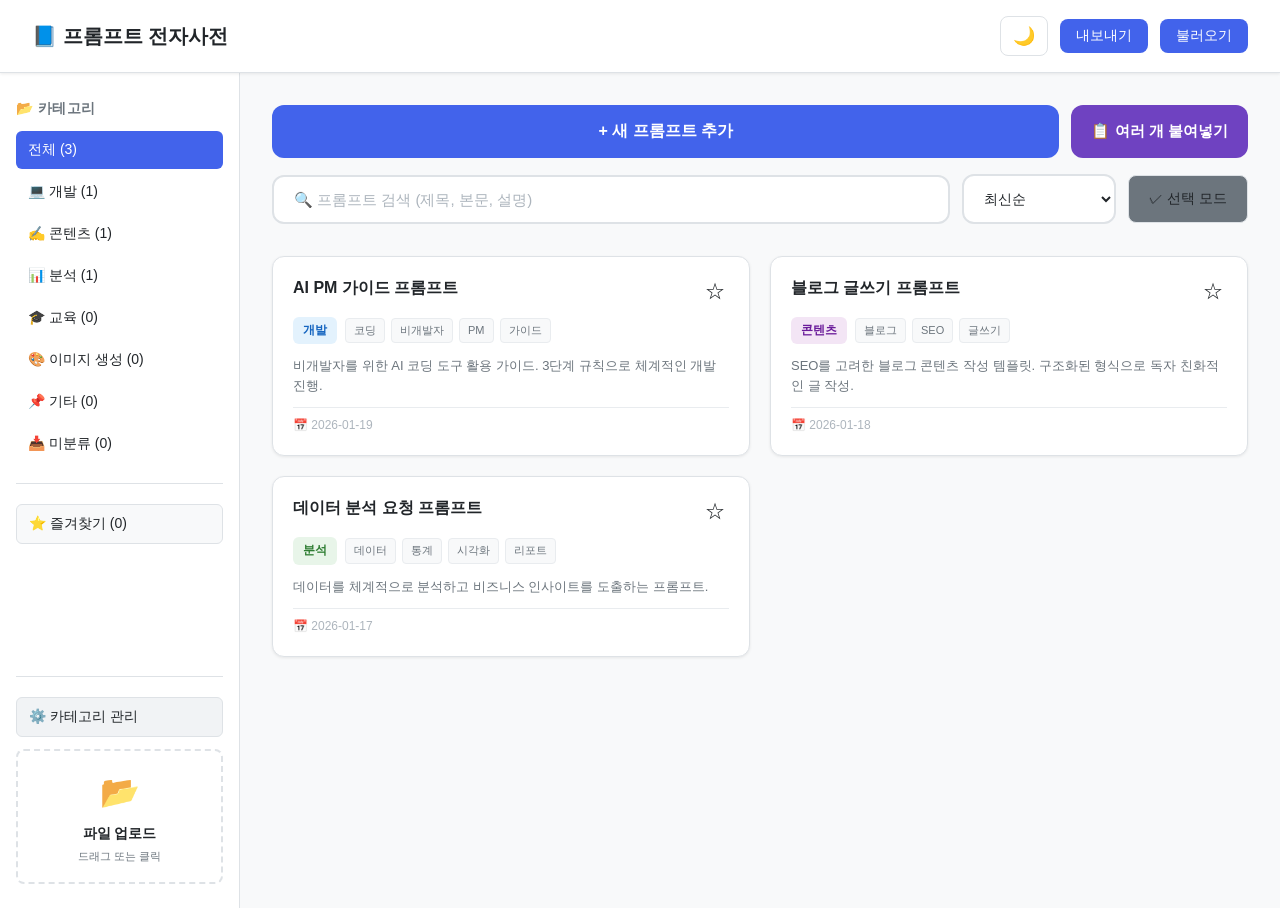
==== commit a404721d: "feat: 맨 위·맨 아래 스크롤 버튼 (T-211) - 두 버튼 모두 두되 각자 필요할 때만 표시   맨 위의 ↑, 맨 아래의 ↓ 는 눌러도 아무 일이 없다.   죽은 버튼이 보" ====
--- a/index.html
+++ b/index.html
@@ -87,6 +87,16 @@
         <!-- 1.6: 메인 콘텐츠 영역 -->
         <main id="content-area">
             
+            <!-- T-210: 만들기 액션. 검색 줄 위에 둔다.
+                 ★ 검색 줄과 합치지 않는다 — 컨트롤 5개가 한 줄에 들어가면
+                   flex:1 검색창이 노트북 폭에서 쓸 수 없을 만큼 줄어든다.
+                 ★ 검색 아래가 아니라 위다 — 검색은 결과 바로 위에 붙어 있어야
+                   하고, 선택 모드 툴바가 나타나도 이 줄은 밀리지 않는다. -->
+            <div id="create-actions">
+                <button id="add-prompt-btn">+ 새 프롬프트 추가</button>
+                <button id="bulk-paste-btn">📋 여러 개 붙여넣기</button>
+            </div>
+
             <!-- 1.7: 검색창 및 정렬 -->
             <div id="search-container">
                 <input 
@@ -136,12 +146,6 @@
                 <!-- JavaScript로 동적 생성됩니다 -->
             </div>
 
-            <!-- 1.8: 새 프롬프트 추가 버튼 & 선택 모드 -->
-            <div style="display: flex; gap: 12px;">
-                <button id="add-prompt-btn" style="flex: 1;">+ 새 프롬프트 추가</button>
-                <button id="bulk-paste-btn" style="flex: 0 0 auto; min-width: 150px; background-color: #6f42c1;">📋 여러 개 붙여넣기</button>
-            </div>
-
         </main>
     </div>
 
@@ -197,6 +201,18 @@
                 </div>
             </div>
         </div>
+    </div>
+
+    <!-- ========================================
+         T-211: 맨 위 / 맨 아래 스크롤 버튼
+         ★ P4 에서 우하단에 FAB "🏠 Hub" 가 들어온다.
+           그 자리를 비워 두려고 --fab-reserve 만큼 띄웠다 (css 참조).
+    ======================================== -->
+    <div id="scroll-buttons" class="scroll-buttons">
+        <button type="button" id="scroll-top-btn" class="scroll-btn"
+                aria-label="맨 위로" title="맨 위로">↑</button>
+        <button type="button" id="scroll-bottom-btn" class="scroll-btn"
+                aria-label="맨 아래로" title="맨 아래로">↓</button>
     </div>
 
     <!-- ========================================
--- a/css/style.css
+++ b/css/style.css
@@ -478,6 +478,61 @@
         }
 
 
+
+        /* ========================================
+           T-211: 맨 위 / 맨 아래 스크롤 버튼
+        ======================================== */
+        :root {
+            /* ★ P4 의 FAB "🏠 Hub" 가 우하단에 들어올 자리.
+               FAB 을 넣을 때 이 값만 조정하면 스크롤 버튼이 함께 비켜난다. */
+            --fab-reserve: 88px;
+        }
+
+        .scroll-buttons {
+            position: fixed;
+            right: 24px;
+            bottom: calc(var(--fab-reserve) + 16px);
+            display: flex;
+            flex-direction: column;
+            gap: 10px;
+            /* 모달(1000)·복구 배너(3000)보다 아래. 열린 모달을 가리지 않는다 */
+            z-index: 900;
+        }
+
+        .scroll-btn {
+            width: 44px;
+            height: 44px;
+            padding: 0;
+            border-radius: 50%;
+            font-size: 18px;
+            font-weight: 700;
+            line-height: 1;
+            background-color: var(--bg-primary);
+            color: var(--text-primary);
+            border: 1px solid var(--border-color);
+            box-shadow: var(--shadow-md);
+            cursor: pointer;
+            /* ★ 자리를 비워 둔 채 숨긴다 — 하나가 사라져도 다른 하나가
+               움직이지 않아야 커서 아래에서 버튼이 바뀌지 않는다 */
+            visibility: hidden;
+            /* ★ button 공통 규칙의 transition: all 은 visibility 까지 포함한다.
+               그러면 숨겨야 할 버튼이 0.2초 동안 계속 클릭되고,
+               getComputedStyle 도 그동안 옛 값을 돌려준다 (devlog §5.9).
+               색만 부드럽게 하고 표시 전환은 즉시. */
+            transition: background-color 0.2s ease, color 0.2s ease, border-color 0.2s ease;
+        }
+
+        .scroll-btn:hover {
+            background-color: var(--accent-primary);
+            color: #ffffff;
+            border-color: var(--accent-primary);
+        }
+
+        .scroll-btn:focus-visible {
+            outline: 2px solid var(--accent-primary);
+            outline-offset: 2px;
+        }
+
         /* ========================================
            T-115: 손상 복구 배너
         ======================================== */
@@ -1199,8 +1254,18 @@
         }
 
         /* 새 프롬프트 추가 버튼 */
+        /* T-210: 만들기 액션 줄 */
+        #create-actions {
+            display: flex;
+            gap: 12px;
+            flex-wrap: wrap;
+            margin-bottom: 16px;
+        }
+
         #add-prompt-btn {
-            width: 100%;
+            /* ★ 목록을 다루는 줄과 성격이 달라 시각적으로도 앞선다.
+               넓게 차지해 "여기서 시작한다"가 보이게 한다. */
+            flex: 1 1 260px;
             padding: 16px;
             font-size: 16px;
             font-weight: 600;
@@ -1210,6 +1275,26 @@
             border-radius: 12px;
             cursor: pointer;
             transition: all 0.2s;
+        }
+
+        #bulk-paste-btn {
+            flex: 0 0 auto;
+            min-width: 170px;
+            padding: 16px 20px;
+            font-size: 15px;
+            font-weight: 600;
+            background-color: #6f42c1;
+            color: white;
+            border: none;
+            border-radius: 12px;
+            cursor: pointer;
+            transition: all 0.2s;
+        }
+
+        #bulk-paste-btn:hover {
+            background-color: #5a34a0;
+            transform: translateY(-1px);
+            box-shadow: var(--shadow-md);
         }
 
         #add-prompt-btn:hover {
@@ -1265,6 +1350,28 @@
         @media (max-width: 768px) {
             #sidebar {
                 display: none;
+            }
+
+            /* T-211: 좁은 화면에서는 조금 작게, 가장자리에 더 붙인다 */
+            .scroll-buttons {
+                right: 12px;
+                bottom: calc(var(--fab-reserve) + 8px);
+                gap: 8px;
+            }
+
+            .scroll-btn {
+                width: 40px;
+                height: 40px;
+                font-size: 16px;
+            }
+
+            /* T-210: 만들기 두 버튼은 각자 한 줄. 나란히 두면 둘 다 좁아져
+               "여러 개 붙여넣기" 가 줄바꿈되거나 잘린다. */
+            #add-prompt-btn,
+            #bulk-paste-btn {
+                flex: 1 1 100%;
+                padding: 14px;
+                font-size: 15px;
             }
 
             /* T-208: 검색창은 한 줄을 다 쓰고, 정렬과 선택 모드가 다음 줄로 */
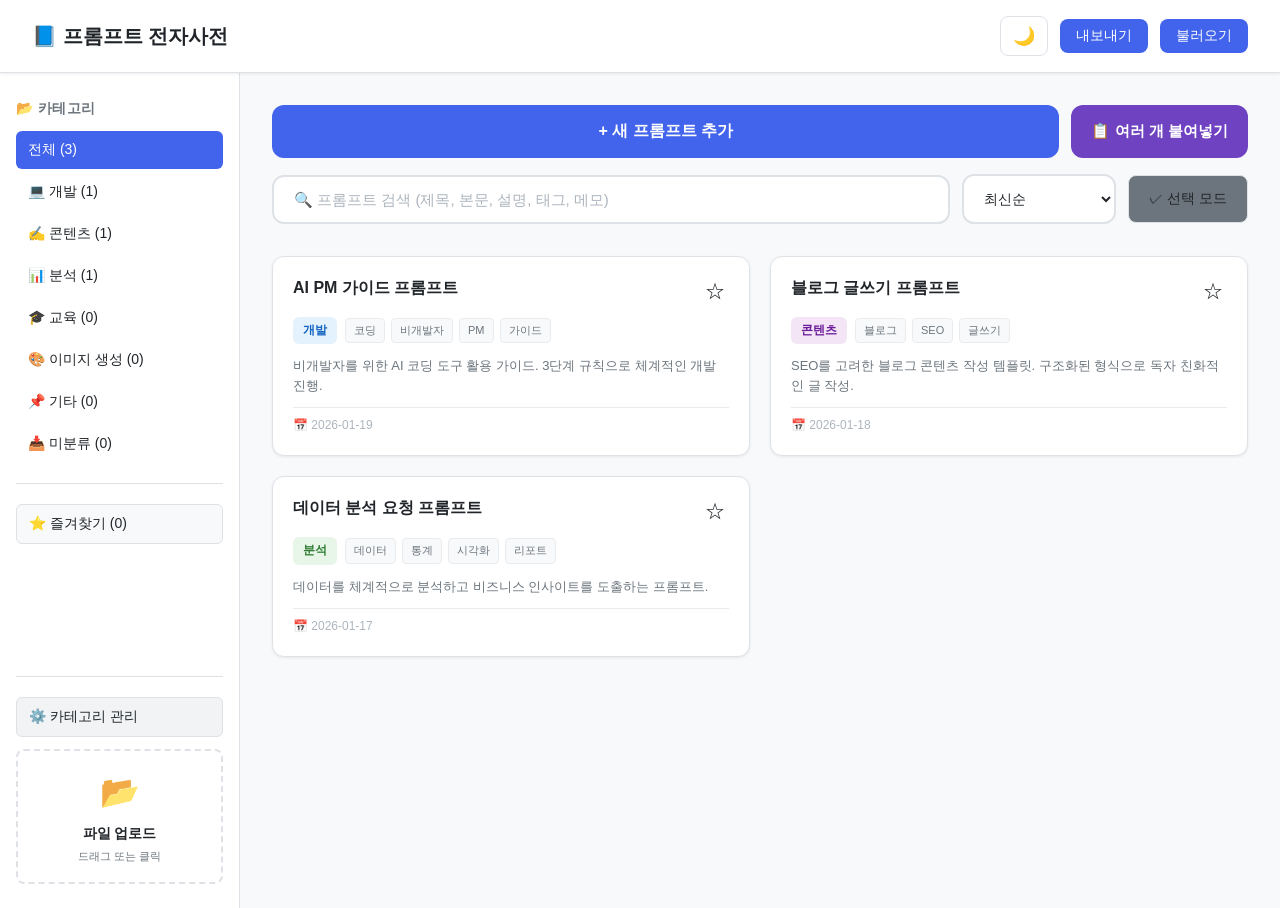
==== commit ee1dc5a7: "feat: 검색 범위에 메모 포함 (T-119, B8) - applyFilters 검색 대상: 제목·본문·설명·태그 + 메모 - placeholder 문구도 함께  텍스트 필드를 " ====
--- a/index.html
+++ b/index.html
@@ -102,11 +102,12 @@
                 <input 
                     type="text" 
                     id="search-input" 
-                    placeholder="🔍 프롬프트 검색 (제목, 본문, 설명)"
+                    placeholder="🔍 프롬프트 검색 (제목, 본문, 설명, 태그, 메모)"
                 >
                 <select id="sort-select">
                     <option value="newest">최신순</option>
                     <option value="oldest">오래된순</option>
+                    <option value="updated">수정순</option>
                     <option value="name-asc">이름순 (가나다)</option>
                     <option value="name-desc">이름순 (하바파)</option>
                     <option value="category">카테고리순</option>
@@ -577,7 +578,8 @@
          *   tags: 태그 배열 (배열),
          *   description: 설명 (문자열),
          *   createdAt: 작성일 (ISO 문자열),
-         *   isFavorite: 즐겨찾기 여부 (불린)
+         *   updatedAt: 마지막 수정일 (ISO 문자열, 수정된 적 없으면 없음 — T-117)
+         *   ※ 즐겨찾기는 이 객체가 아니라 favoriteIds 하나가 들고 있다 (T-118)
          * }
          */
 
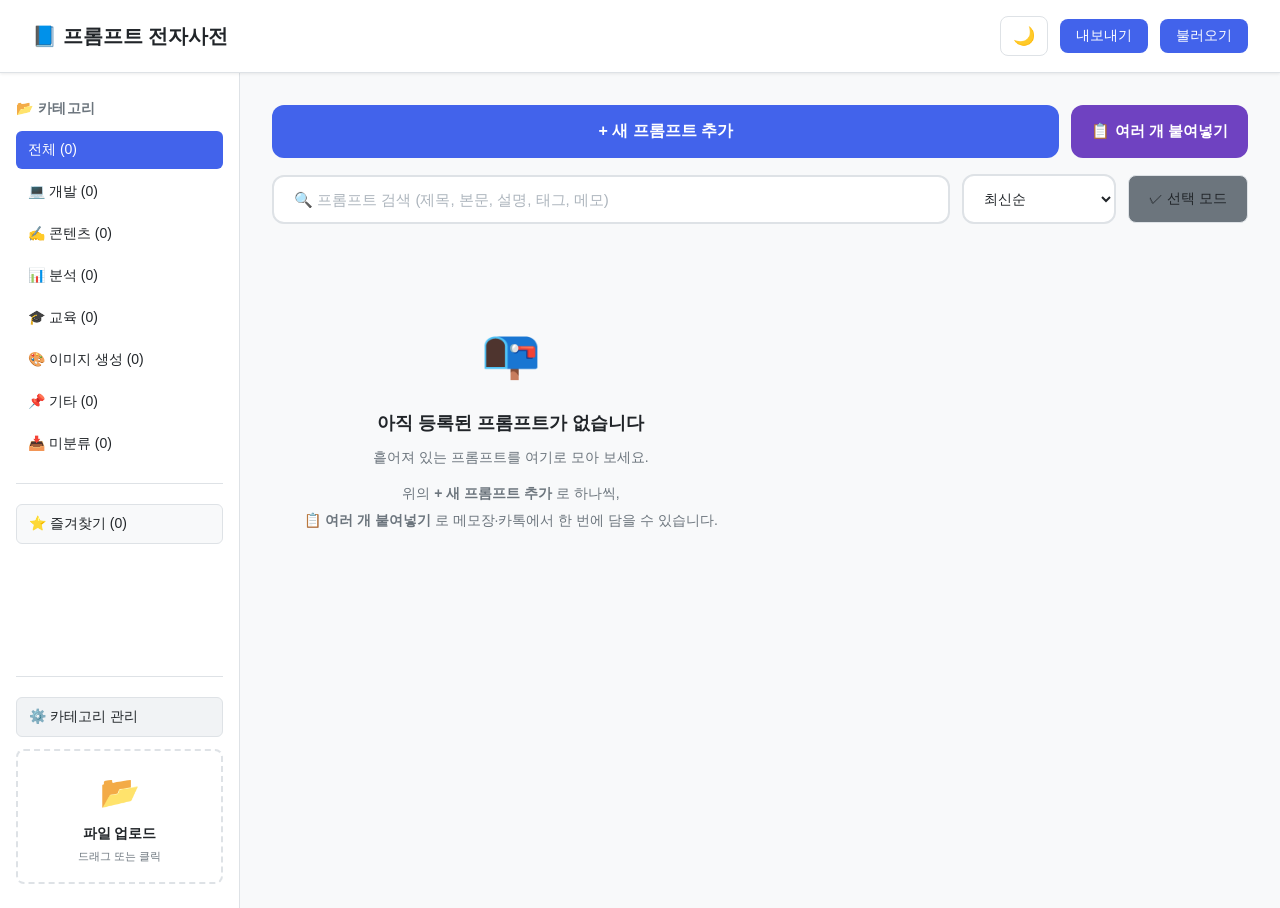
==== commit 6ad62e17: "chore: 검증 근거가 못 되는 console.log 정리 index.html 인라인 <script> 통째 제거 — console.log 15개   "Phase N 완료 ✅" 를" ====
--- a/index.html
+++ b/index.html
@@ -560,57 +560,6 @@
         </div>
     </div>
 
-    <!-- ========================================
-         Phase 3: JavaScript 데이터 구조 (Task 3.1 ~ 3.7 완료)
-    ======================================== -->
-    <script>
-        // 3.1: JavaScript 시작
-        console.log('프롬프트 전자사전 실행 중...');
-
-        // 3.2: 프롬프트 데이터 객체 구조 정의
-        /*
-         * 각 프롬프트의 구조:
-         * {
-         *   id: 고유 ID (숫자),
-         *   title: 제목 (문자열),
-         *   content: 본문 (문자열),
-         *   category: 카테고리 (문자열),
-         *   tags: 태그 배열 (배열),
-         *   description: 설명 (문자열),
-         *   createdAt: 작성일 (ISO 문자열),
-         *   updatedAt: 마지막 수정일 (ISO 문자열, 수정된 적 없으면 없음 — T-117)
-         *   ※ 즐겨찾기는 이 객체가 아니라 favoriteIds 하나가 들고 있다 (T-118)
-         * }
-         */
-
-        console.log('Phase 6~8 완료 ✅ - 검색 및 필터 기능 완성');
-
-        console.log('Phase 9~10 완료 ✅ - 상세 보기 및 복사 기능 완성');
-
-        console.log('Phase 11~15 완료 ✅ - 모든 기능 완성!');
-
-        console.log('카테고리 관리 기능 완료 ✅');
-
-        console.log('프롬프트 수정 기능 완료 ✅');
-
-        console.log('프롬프트 삭제 기능 완료 ✅');
-
-        console.log('태그 자동완성 기능 완료 ✅');
-
-        console.log('프롬프트 복제 기능 완료 ✅');
-
-        console.log('검색 기록 기능 완료 ✅');
-
-        console.log('일괄 삭제 기능 완료 ✅');
-
-        console.log('이미지 썸네일 기능 완료 ✅');
-
-        console.log('파일 업로드 기능 완료 ✅');
-
-        console.log('Phase 4 완료 ✅ - 프롬프트 추가 기능 완성');
-        console.log('Phase 5 완료 ✅ - 프롬프트 목록 표시 기능 완성');
-    </script>
-
     <script src="js/config.js"></script>
     <script src="js/ui.js"></script>
     <script src="js/storage.js"></script>
--- a/css/style.css
+++ b/css/style.css
@@ -479,6 +479,14 @@
 
 
 
+        /* T-120: 첫 사용자 안내 */
+        .empty-state-hint {
+            margin-top: 12px;
+            font-size: 13px;
+            line-height: 1.9;
+            color: var(--text-secondary);
+        }
+
         /* ========================================
            T-211: 맨 위 / 맨 아래 스크롤 버튼
         ======================================== */
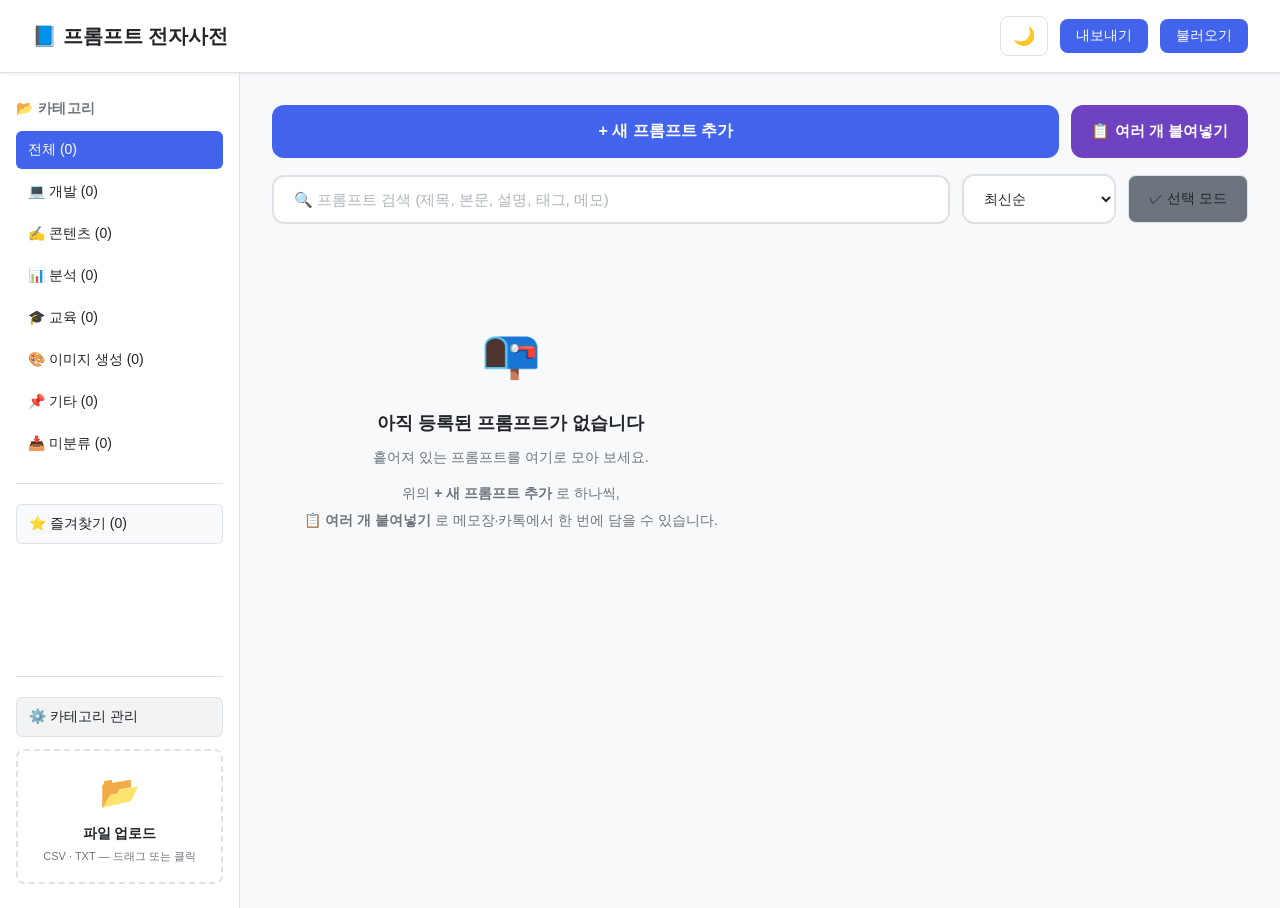
==== commit 5c28eba0: "fix: T-127 JSON 불러오기 입구를 하나로 (R2) + 확인창 2단계 (R11) ■ R2 — 경로를 없앴다. 판정기를 두지 않았다  같은 .json 을 두 입구가 다르게 " ====
--- a/index.html
+++ b/index.html
@@ -78,8 +78,12 @@
             <div id="upload-area" class="upload-area-sidebar">
                 <div class="upload-icon-small">📂</div>
                 <span>파일 업로드</span>
-                <small>드래그 또는 클릭</small>
-                <input type="file" id="upload-file-input" accept=".json,.csv,.txt" style="display: none;">
+                <small>CSV · TXT — 드래그 또는 클릭</small>
+                <!-- T-127(R2): accept 에서 .json 을 뺐다.
+                     백업 복원은 헤더 [불러오기] 한 곳이다.
+                     드래그&드롭은 accept 를 무시하므로 .json 이 들어올 수 있고,
+                     그때는 handleFile 이 importFromFile 로 넘긴다. -->
+                <input type="file" id="upload-file-input" accept=".csv,.txt" style="display: none;">
             </div>
             </div><!-- /sidebar-fixed -->
         </aside>
@@ -363,7 +367,7 @@
                     <small style="color: var(--text-secondary);">
                         💡 <strong>참고:</strong><br>
                         • 수정/삭제 시 확인 메시지가 표시됩니다<br>
-                        • 카테고리 삭제 시 해당 프롬프트는 "기타"로 이동됩니다<br>
+                        • 카테고리 삭제 시 해당 프롬프트는 "미분류"로 이동됩니다<br>
                         • 카테고리 수정 시 모든 프롬프트에 자동 반영됩니다
                     </small>
                 </div>
